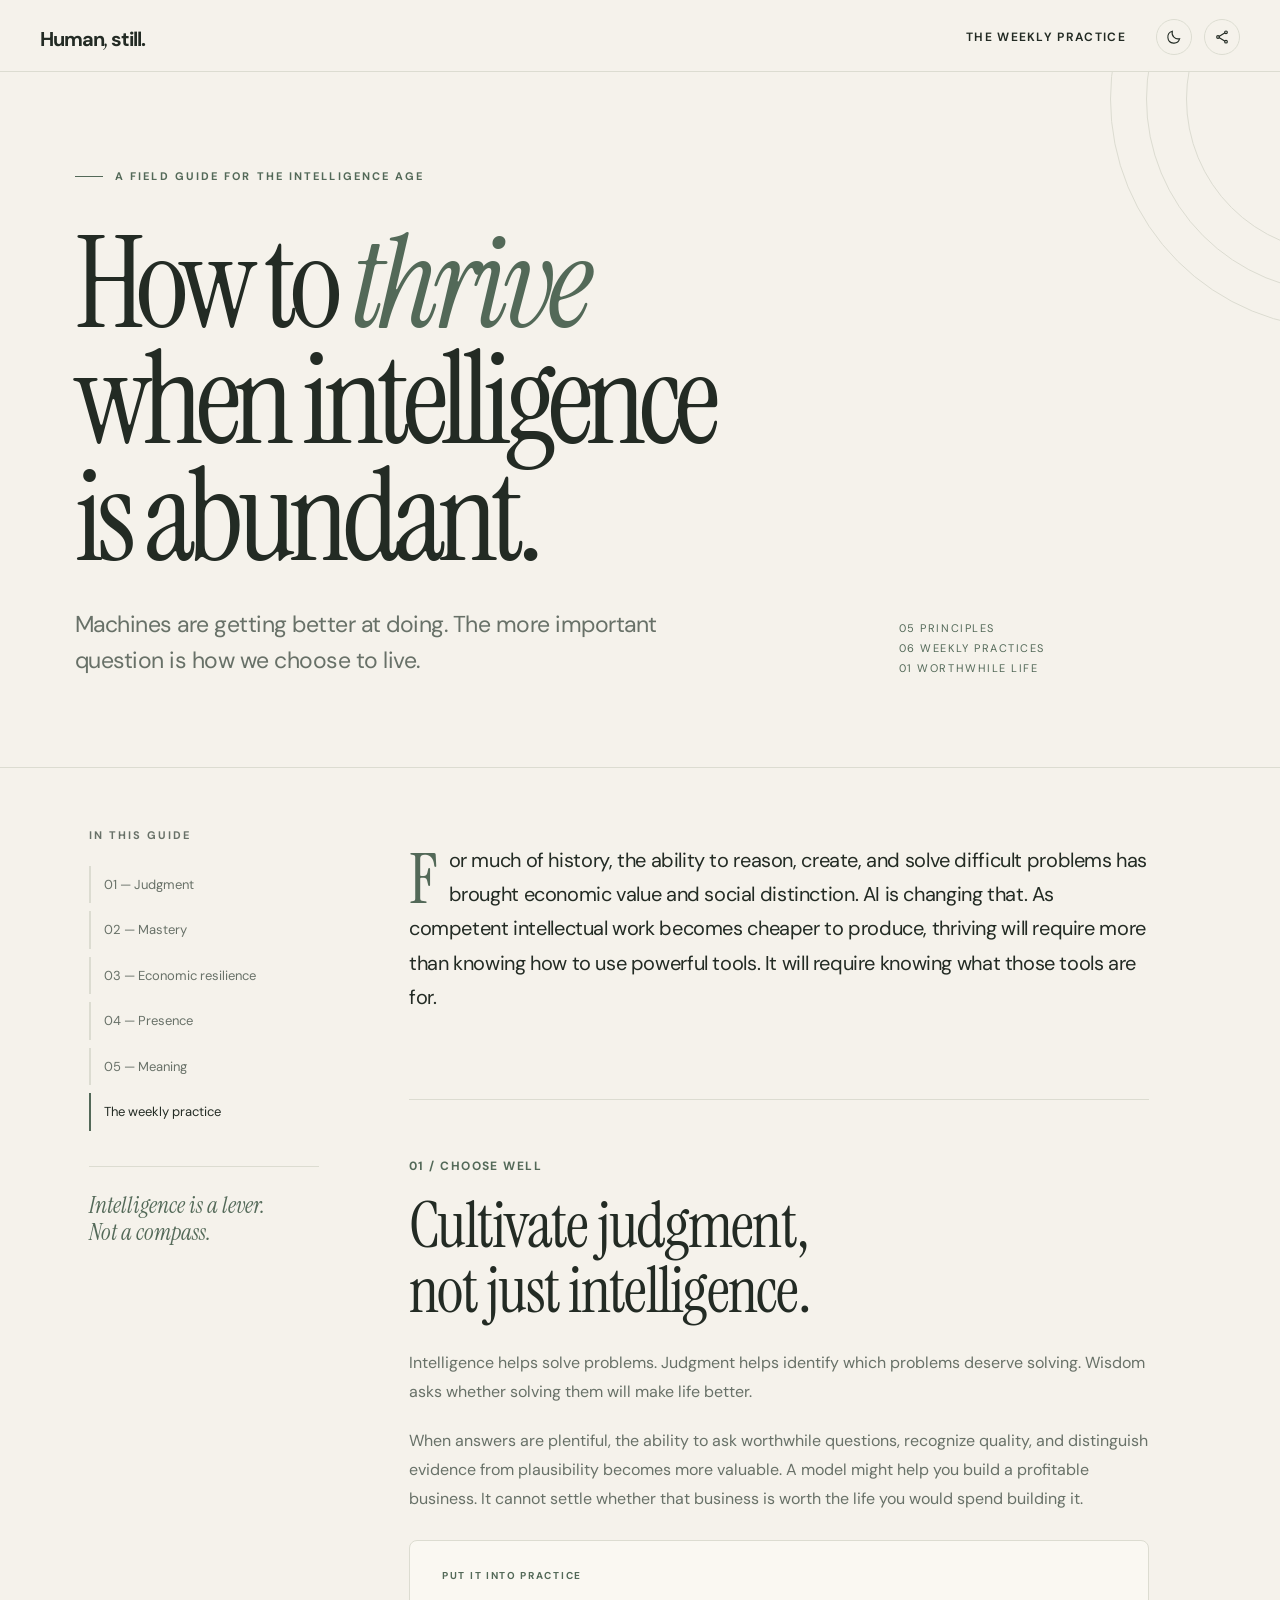
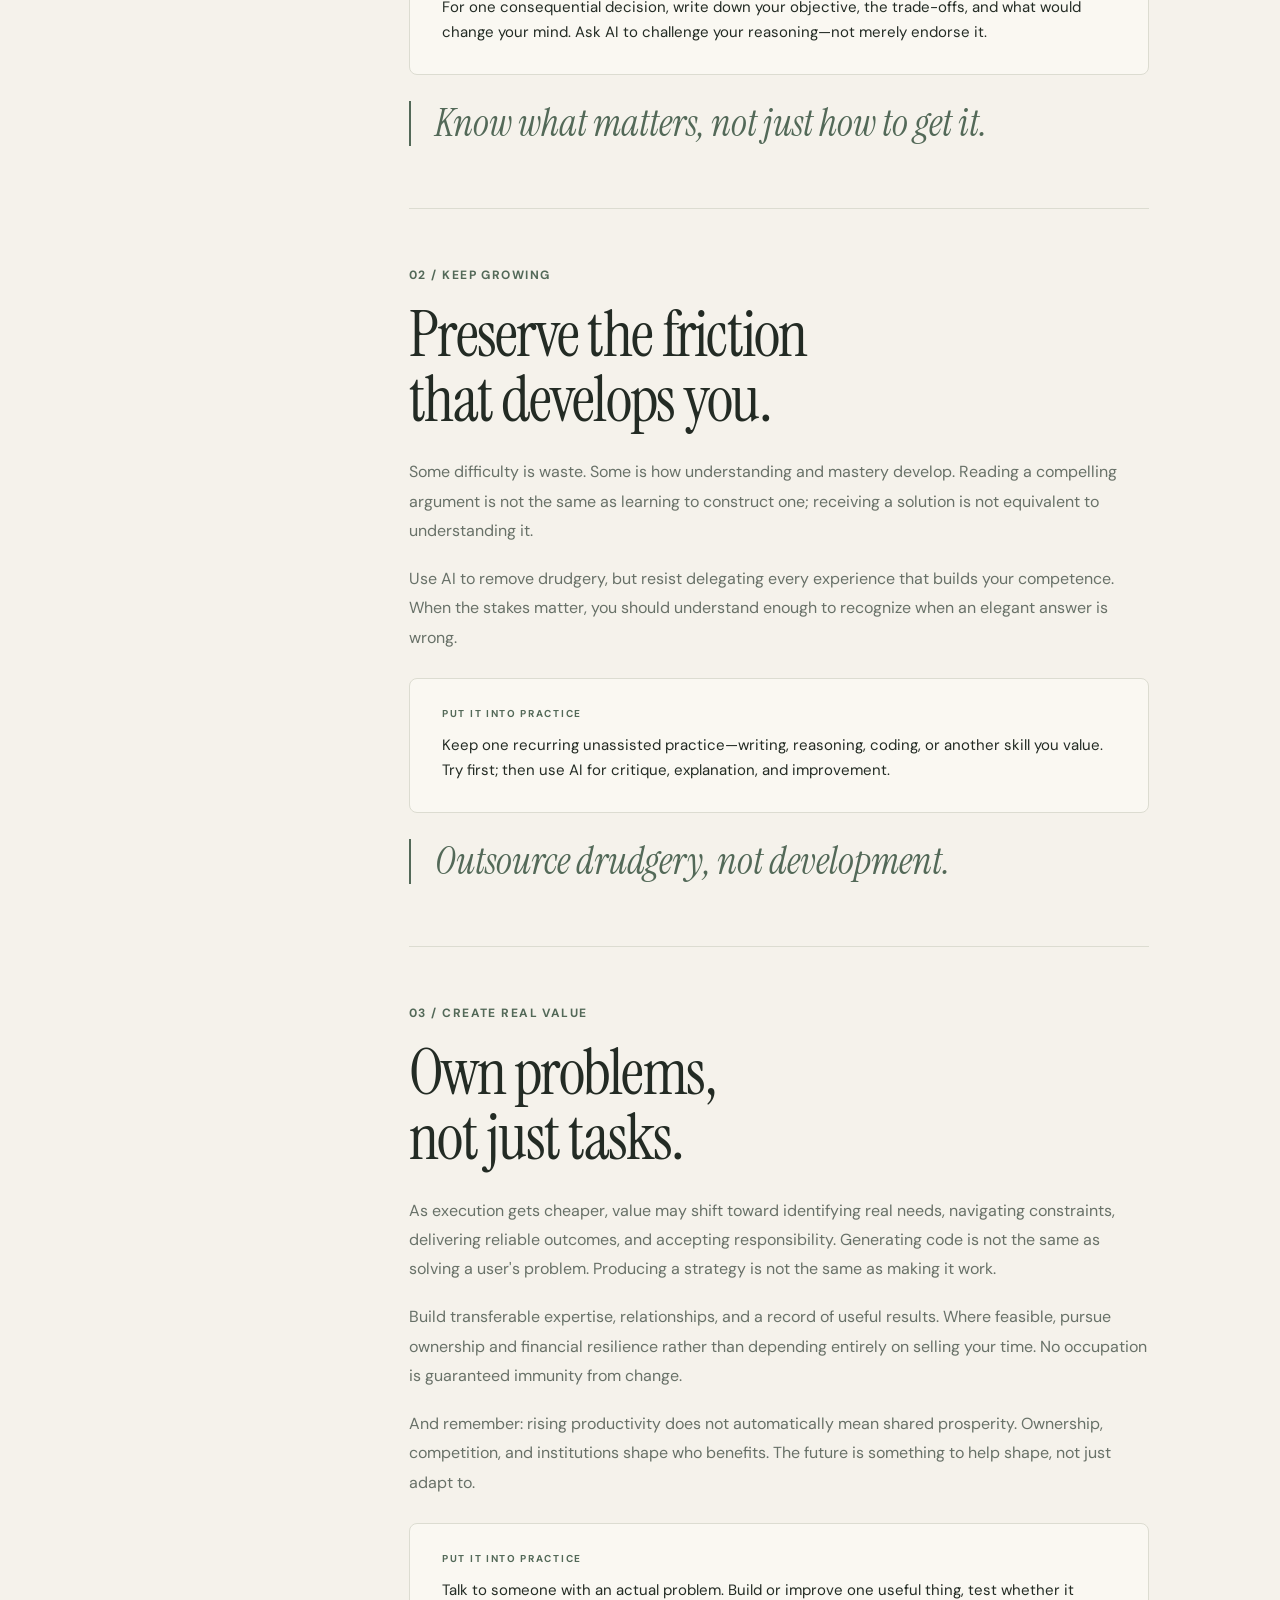
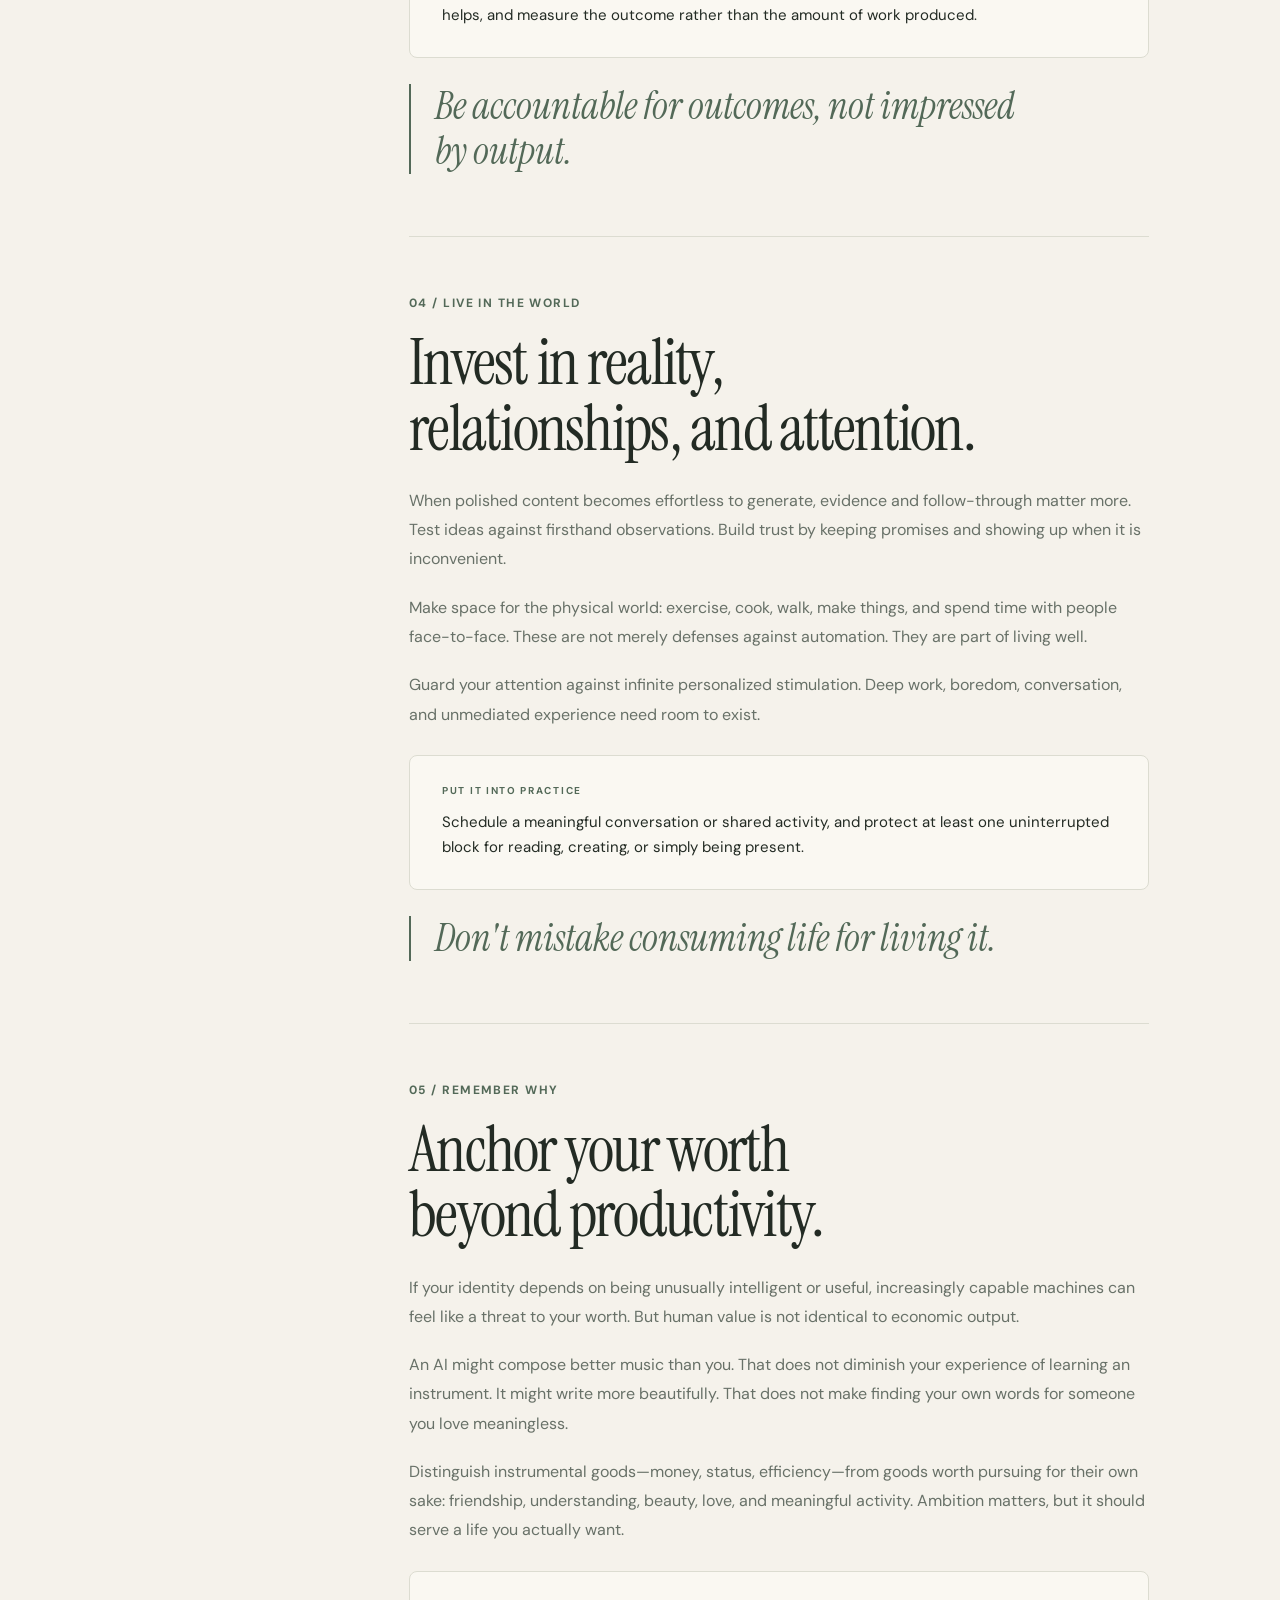
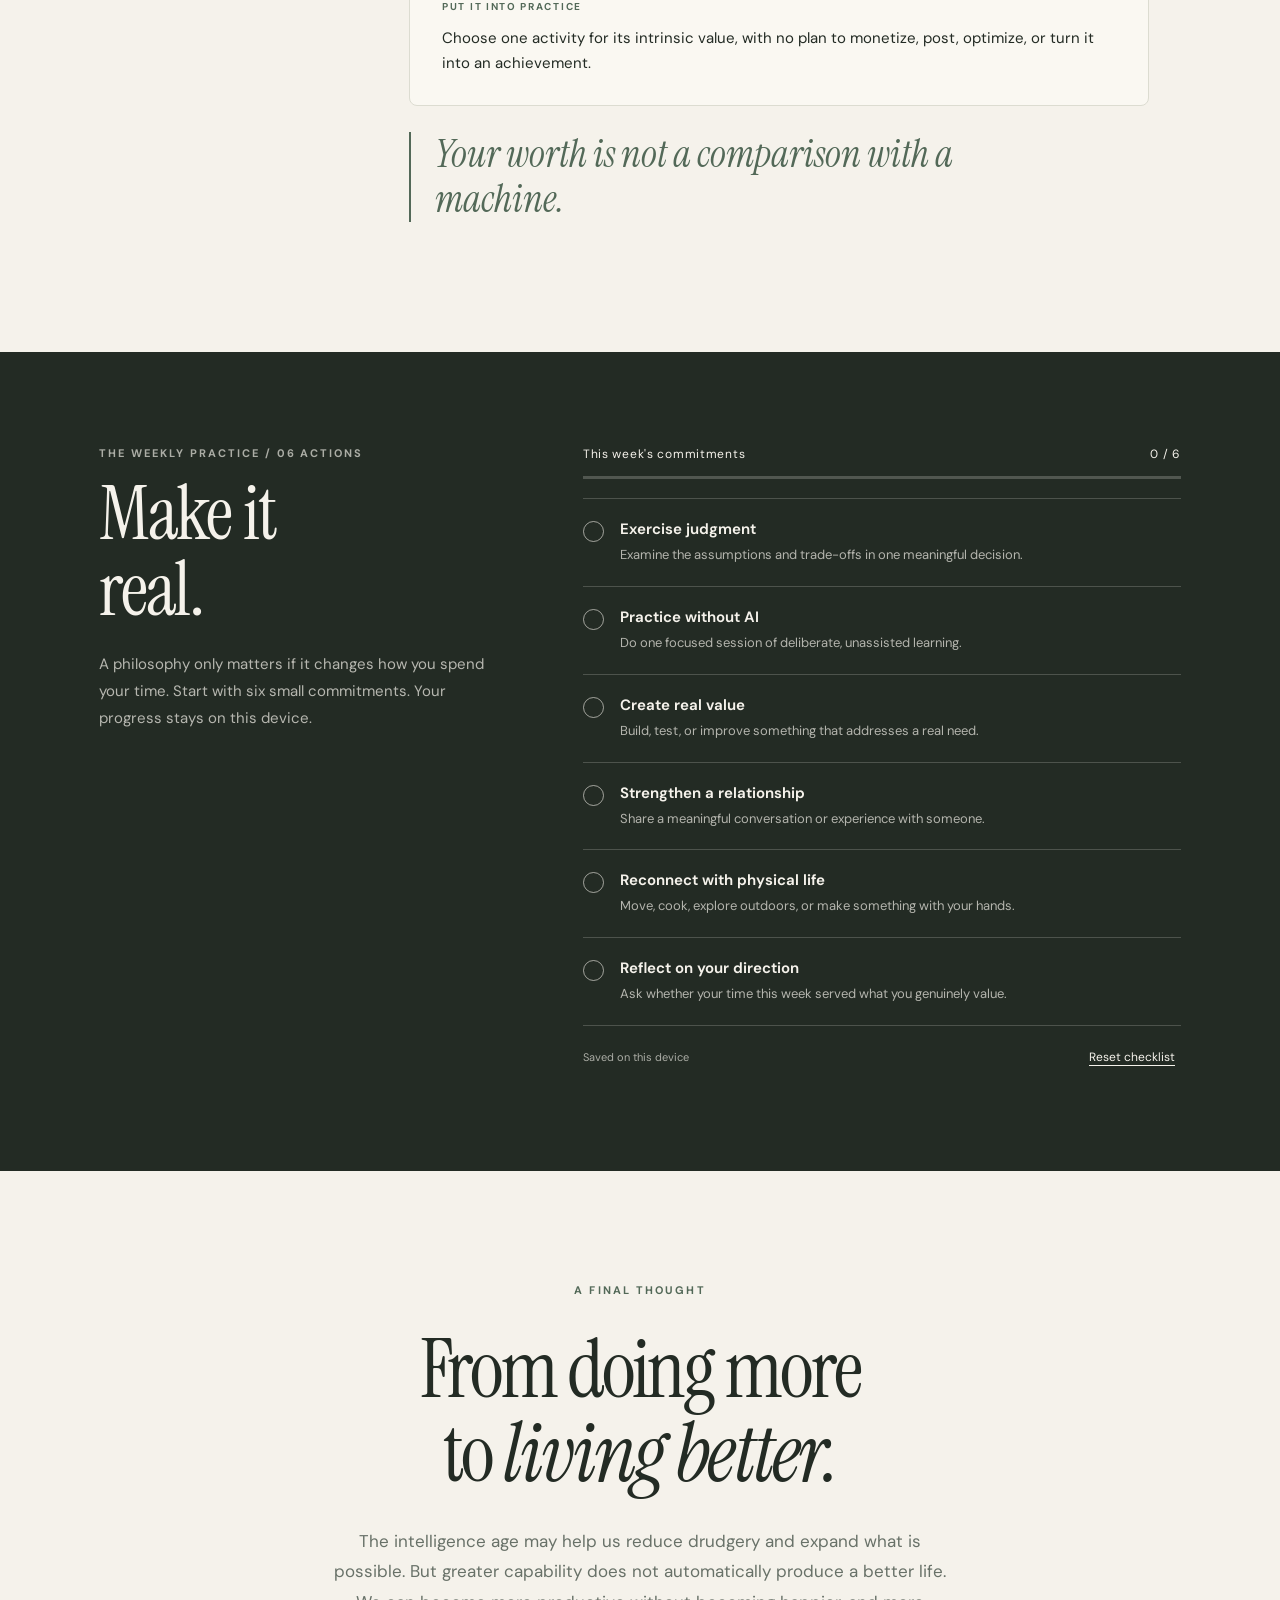
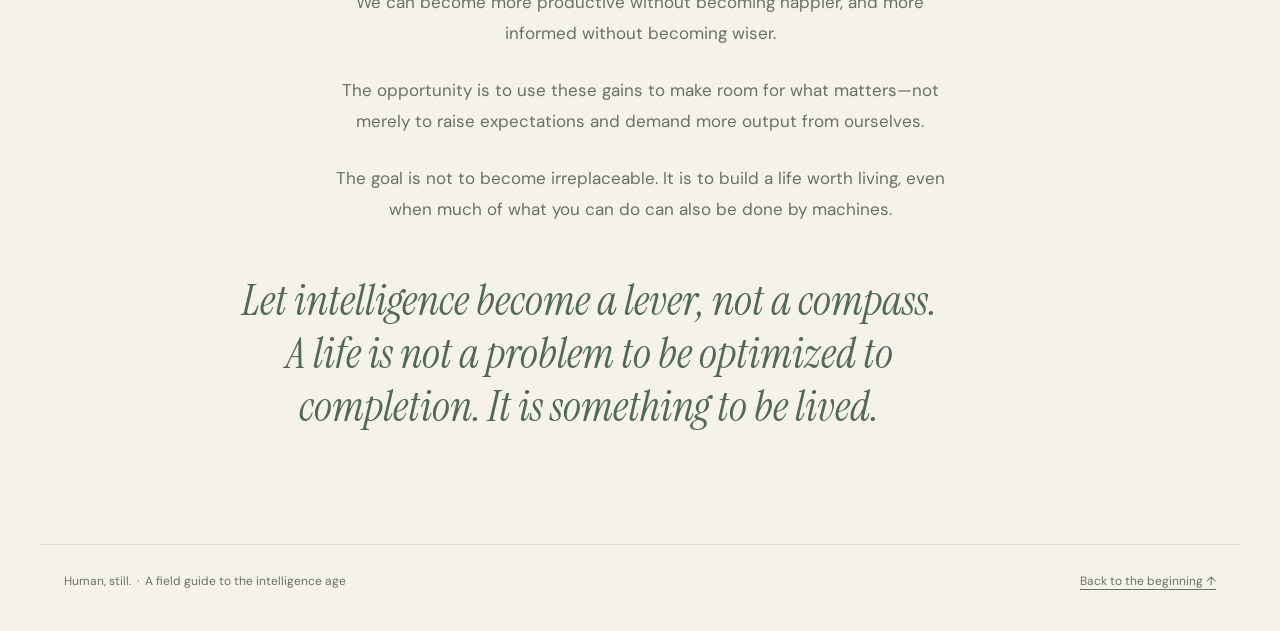
==== intelligence-age/index.html @ be881fba "Publish intelligence age field guide" ====
<!doctype html>
<html lang="en">
<head>
<meta charset="utf-8">
<meta name="viewport" content="width=device-width, initial-scale=1">
<meta name="theme-color" content="#f5f2eb">
<meta name="description" content="A practical guide to judgment, mastery, economic resilience, relationships and meaning in the age of AI.">
<meta property="og:title" content="How to Thrive in the Age of Intelligence">
<meta property="og:description" content="A field guide for living well when intelligence becomes abundant.">
<meta property="og:type" content="article">
<title>How to Thrive in the Age of Intelligence — A Field Guide</title>
<link rel="preconnect" href="https://fonts.googleapis.com">
<link rel="preconnect" href="https://fonts.gstatic.com" crossorigin>
<link href="https://fonts.googleapis.com/css2?family=DM+Sans:wght@400;450;500;550;600;650;700&family=Instrument+Serif:ital@0;1&display=swap" rel="stylesheet">
<style>
:root{--bg:#f5f2eb;--paper:#faf8f2;--ink:#232b24;--muted:#687168;--line:#dcdcd1;--accent:#536958;--soft:#e6e9dd;--card:#edece3;--shadow:0 16px 50px rgba(31,39,32,.07);color-scheme:light}
*{box-sizing:border-box}html{scroll-behavior:smooth;scroll-padding-top:78px}body{margin:0;background:var(--bg);color:var(--ink);font-family:'DM Sans',system-ui,sans-serif;-webkit-font-smoothing:antialiased}body.dark{--bg:#181e1a;--paper:#202822;--ink:#ebede4;--muted:#a6b1a5;--line:#3b483d;--accent:#b6caaa;--soft:#2a382d;--card:#242e27;--shadow:0 16px 50px rgba(0,0,0,.18);color-scheme:dark}
button,a{-webkit-tap-highlight-color:transparent}button{font:inherit}a{color:inherit}button:focus-visible,a:focus-visible,input:focus-visible{outline:3px solid #91a994;outline-offset:4px}::selection{background:#c3d4b7;color:#152319}
.progress-track{height:3px;position:fixed;top:0;left:0;right:0;z-index:30;background:transparent}.progress-bar{height:100%;width:0;background:var(--accent);transition:width .08s linear}
.topbar{height:69px;display:flex;align-items:center;justify-content:space-between;border-bottom:1px solid var(--line);position:sticky;top:3px;z-index:20;background:color-mix(in srgb,var(--bg) 92%,transparent);backdrop-filter:blur(18px);padding:0 max(28px,calc((100vw - 1200px)/2))}
.wordmark{font-weight:700;letter-spacing:-.055em;font-size:20px;text-decoration:none}.wordmark em{font-family:'Instrument Serif',serif;font-weight:400;font-size:24px}.top-actions{display:flex;align-items:center;gap:12px}.top-link{font-size:12px;text-transform:uppercase;letter-spacing:.11em;text-decoration:none;font-weight:650;margin-right:18px}.icon-button{height:36px;width:36px;display:grid;place-items:center;border:1px solid var(--line);border-radius:50%;background:transparent;color:var(--ink);cursor:pointer;transition:background .2s}.icon-button:hover{background:var(--soft)}.icon-button svg{width:16px;height:16px}
.hero{position:relative;overflow:hidden;padding:100px 24px 88px;border-bottom:1px solid var(--line)}.hero-inner{max-width:1130px;margin:auto;position:relative}.eyebrow{display:flex;align-items:center;gap:12px;text-transform:uppercase;letter-spacing:.19em;font-size:11px;font-weight:700;color:var(--accent)}.eyebrow:before{content:'';width:28px;height:1px;background:var(--accent)}h1,h2,h3,p{margin-top:0}h1,.serif{font-family:'Instrument Serif',Georgia,serif;font-weight:400}h1{font-size:clamp(70px,10vw,144px);letter-spacing:-.055em;line-height:.91;max-width:1000px;margin:43px 0 32px}h1 em{color:var(--accent);font-weight:400}.hero-row{display:flex;gap:60px;justify-content:space-between;align-items:end;max-width:970px}.dek{font-size:clamp(18px,2vw,23px);line-height:1.55;max-width:650px;color:var(--muted);letter-spacing:-.022em;margin:0}.hero-label{font-size:11px;line-height:1.8;text-transform:uppercase;letter-spacing:.14em;color:var(--accent);white-space:nowrap}.orb{position:absolute;border:1px solid var(--line);border-radius:50%;width:460px;height:460px;right:-290px;top:-200px;pointer-events:none}.orb:before,.orb:after{content:'';position:absolute;border:1px solid var(--line);border-radius:50%;inset:35px}.orb:after{inset:75px}
.layout{display:grid;grid-template-columns:230px minmax(0,740px);gap:90px;max-width:1150px;margin:0 auto;padding:0 24px}.sidebar{padding-top:60px}.sticky{position:sticky;top:120px}.side-caption{font-size:11px;text-transform:uppercase;letter-spacing:.18em;color:var(--muted);font-weight:700;margin-bottom:24px}.toc{display:grid;gap:8px}.toc a{font-size:13px;padding:9px 0 9px 13px;color:var(--muted);text-decoration:none;border-left:2px solid var(--line);line-height:1.5;transition:all .2s}.toc a:hover,.toc a.active{border-color:var(--accent);color:var(--ink)}.side-note{border-top:1px solid var(--line);margin-top:35px;padding-top:25px;font:italic 23px/1.2 'Instrument Serif',serif;color:var(--accent)}
.article{padding-top:75px}.intro{font-size:20px;line-height:1.72;letter-spacing:-.019em;color:var(--ink);margin-bottom:84px}.intro:first-letter{font:70px/.8 'Instrument Serif',serif;float:left;margin:9px 11px 0 0;color:var(--accent)}.article-section{padding:58px 0 62px;border-top:1px solid var(--line)}.section-index{font-size:12px;letter-spacing:.12em;color:var(--accent);font-weight:700;margin-bottom:19px}.article-section h2{font:400 clamp(44px,5vw,64px)/1.02 'Instrument Serif',serif;letter-spacing:-.027em;max-width:680px;margin-bottom:25px}.article-section p{font-size:16px;line-height:1.83;color:var(--muted);margin-bottom:19px}.article-section strong{color:var(--ink);font-weight:650}.principle{font:italic clamp(27px,3vw,38px)/1.19 'Instrument Serif',serif;color:var(--accent);margin-top:26px;border-left:2px solid var(--accent);padding-left:24px;max-width:610px}
.practice{background:var(--paper);border:1px solid var(--line);border-radius:8px;padding:28px 32px;margin-top:26px}.practice-label{font-size:10px;letter-spacing:.17em;text-transform:uppercase;font-weight:700;color:var(--accent);margin-bottom:13px}.practice p{font-size:15px;margin:0;color:var(--ink);line-height:1.7}
.checklist-band{background:var(--ink);color:var(--bg);margin-top:68px}.checklist-wrap{max-width:1130px;margin:auto;padding:94px 24px 105px;display:grid;grid-template-columns:.8fr 1.2fr;gap:85px}.checklist-wrap h2{font:400 clamp(50px,6vw,76px)/1 'Instrument Serif',serif;letter-spacing:-.025em;margin:16px 0 23px}.checklist-wrap p{color:color-mix(in srgb,var(--bg) 70%,transparent);font-size:15px;line-height:1.8}.week-tag{font-size:11px;text-transform:uppercase;letter-spacing:.18em;color:color-mix(in srgb,var(--bg) 65%,transparent);font-weight:700}.meter-row{display:flex;align-items:center;justify-content:space-between;font-size:12px;letter-spacing:.06em;margin-bottom:14px}.meter{height:3px;background:color-mix(in srgb,var(--bg) 22%,transparent);margin-bottom:19px}.meter-fill{height:100%;width:0;background:#cbd8bd;transition:width .25s}.task{display:flex;gap:16px;padding:20px 0;border-bottom:1px solid color-mix(in srgb,var(--bg) 20%,transparent);cursor:pointer}.task:first-of-type{border-top:1px solid color-mix(in srgb,var(--bg) 20%,transparent)}.task input{appearance:none;width:21px;height:21px;flex-shrink:0;border:1px solid color-mix(in srgb,var(--bg) 60%,transparent);border-radius:50%;margin:2px 0 0;cursor:pointer;display:grid;place-items:center}.task input:checked{background:#cbd8bd;border-color:#cbd8bd}.task input:checked:after{content:'✓';color:#1c291d;font-size:13px;font-weight:bold}.task-title{display:block;font-size:15px;font-weight:650;margin-bottom:6px}.task-desc{display:block;color:color-mix(in srgb,var(--bg) 69%,transparent);font-size:13px;line-height:1.6}.task:has(input:checked) .task-title{text-decoration:line-through;text-decoration-thickness:1px;opacity:.65}.check-actions{display:flex;justify-content:space-between;gap:15px;align-items:center;margin-top:22px}.check-actions small{font-size:11px;color:color-mix(in srgb,var(--bg) 65%,transparent)}.text-btn{color:inherit;background:none;border:0;text-decoration:underline;text-underline-offset:4px;font-size:12px;cursor:pointer}
.closing{max-width:860px;margin:auto;padding:112px 24px 110px;text-align:center}.closing .eyebrow{justify-content:center}.closing .eyebrow:before{display:none}.closing h2{font:400 clamp(46px,7vw,82px)/1.03 'Instrument Serif',serif;letter-spacing:-.033em;margin:30px 0}.closing p{color:var(--muted);font-size:17px;line-height:1.8;max-width:630px;margin:0 auto 27px}.closing .last{font:italic clamp(28px,3.8vw,43px)/1.24 'Instrument Serif',serif;color:var(--accent);max-width:710px;margin-top:49px}
footer{border-top:1px solid var(--line);max-width:1200px;margin:auto;padding:28px 24px 42px;display:flex;justify-content:space-between;gap:20px;align-items:center;color:var(--muted);font-size:12px}footer a{text-underline-offset:4px}
@media(max-width:950px){.layout{display:block;max-width:790px}.sidebar{display:none}.article{padding-top:58px}.hero{padding-top:85px}.hero-row{align-items:start}.hero-label{display:none}.checklist-wrap{grid-template-columns:1fr;gap:32px;max-width:730px}.checklist-wrap h2{max-width:500px}}
@media(max-width:600px){.topbar{padding:0 21px;height:61px}.top-link{display:none}.hero{padding:78px 22px 65px}.hero h1{font-size:clamp(65px,14vw,89px);margin:35px 0 30px}.hero .dek{font-size:18px}.orb{width:340px;height:340px;right:-250px;top:-140px}.layout{padding:0 23px}.intro{font-size:18px;margin-bottom:45px}.article-section{padding:45px 0 51px}.article-section h2{font-size:47px}.article-section p{font-size:15px;line-height:1.82}.practice{padding:22px}.checklist-wrap{padding:77px 23px 85px}.closing{padding:90px 23px}.closing p{font-size:15px}footer{padding:26px 23px 35px;align-items:start;flex-direction:column}}
@media(prefers-reduced-motion:reduce){html{scroll-behavior:auto}*,*:before,*:after{transition:none!important;animation:none!important}}
@media print{.topbar,.progress-track,.sidebar,.check-actions,.icon-button{display:none!important}.hero{padding:40px 0}.layout{display:block}.article-section{break-inside:avoid}.checklist-band{background:white;color:black}.checklist-wrap{display:block}.task-desc,.checklist-wrap p{color:#555}}
</style>
</head>
<body>
<div class="progress-track" aria-hidden="true"><div class="progress-bar" id="readingProgress"></div></div>
<header class="topbar"><a class="wordmark" href="#top" aria-label="Back to top">Human<em>,</em> still.</a><div class="top-actions"><a class="top-link" href="#practice">The weekly practice</a><button class="icon-button" id="themeToggle" aria-label="Toggle dark mode" title="Toggle dark mode"><svg viewBox="0 0 24 24" fill="none" stroke="currentColor" stroke-width="1.6" stroke-linecap="round"><path d="M20.5 14.5A9 9 0 0 1 9.5 3.5 9 9 0 1 0 20.5 14.5Z"/></svg></button><button class="icon-button" id="shareButton" aria-label="Share this page" title="Share this page"><svg viewBox="0 0 24 24" fill="none" stroke="currentColor" stroke-width="1.7" stroke-linecap="round" stroke-linejoin="round"><circle cx="18" cy="5" r="2"/><circle cx="6" cy="12" r="2"/><circle cx="18" cy="19" r="2"/><path d="m8 11 8-5M8 13l8 5"/></svg></button></div></header>
<main id="top">
<section class="hero"><div class="orb"></div><div class="hero-inner"><div class="eyebrow">A field guide for the intelligence age</div><h1>How to <em>thrive</em><br>when intelligence<br>is abundant.</h1><div class="hero-row"><p class="dek">Machines are getting better at doing. The more important question is how we choose to live.</p><div class="hero-label">05 principles<br>06 weekly practices<br>01 worthwhile life</div></div></div></section>
<div class="layout"><aside class="sidebar"><div class="sticky"><div class="side-caption">In this guide</div><nav class="toc" aria-label="Article sections"><a href="#judgment">01 — Judgment</a><a href="#mastery">02 — Mastery</a><a href="#value">03 — Economic resilience</a><a href="#presence">04 — Presence</a><a href="#meaning">05 — Meaning</a><a href="#practice">The weekly practice</a></nav><div class="side-note">Intelligence is a lever.<br>Not a compass.</div></div></aside>
<article class="article"><p class="intro">For much of history, the ability to reason, create, and solve difficult problems has brought economic value and social distinction. AI is changing that. As competent intellectual work becomes cheaper to produce, thriving will require more than knowing how to use powerful tools. It will require knowing what those tools are for.</p>
<section class="article-section" id="judgment"><div class="section-index">01 / CHOOSE WELL</div><h2>Cultivate judgment,<br>not just intelligence.</h2><p>Intelligence helps solve problems. Judgment helps identify which problems deserve solving. Wisdom asks whether solving them will make life better.</p><p>When answers are plentiful, the ability to ask worthwhile questions, recognize quality, and distinguish evidence from plausibility becomes more valuable. A model might help you build a profitable business. It cannot settle whether that business is worth the life you would spend building it.</p><div class="practice"><div class="practice-label">Put it into practice</div><p>For one consequential decision, write down your objective, the trade-offs, and what would change your mind. Ask AI to challenge your reasoning—not merely endorse it.</p></div><div class="principle">Know what matters, not just how to get it.</div></section>
<section class="article-section" id="mastery"><div class="section-index">02 / KEEP GROWING</div><h2>Preserve the friction<br>that develops you.</h2><p>Some difficulty is waste. Some is how understanding and mastery develop. Reading a compelling argument is not the same as learning to construct one; receiving a solution is not equivalent to understanding it.</p><p>Use AI to remove drudgery, but resist delegating every experience that builds your competence. When the stakes matter, you should understand enough to recognize when an elegant answer is wrong.</p><div class="practice"><div class="practice-label">Put it into practice</div><p>Keep one recurring unassisted practice—writing, reasoning, coding, or another skill you value. Try first; then use AI for critique, explanation, and improvement.</p></div><div class="principle">Outsource drudgery, not development.</div></section>
<section class="article-section" id="value"><div class="section-index">03 / CREATE REAL VALUE</div><h2>Own problems,<br>not just tasks.</h2><p>As execution gets cheaper, value may shift toward identifying real needs, navigating constraints, delivering reliable outcomes, and accepting responsibility. Generating code is not the same as solving a user's problem. Producing a strategy is not the same as making it work.</p><p>Build transferable expertise, relationships, and a record of useful results. Where feasible, pursue ownership and financial resilience rather than depending entirely on selling your time. No occupation is guaranteed immunity from change.</p><p>And remember: rising productivity does not automatically mean shared prosperity. Ownership, competition, and institutions shape who benefits. The future is something to help shape, not just adapt to.</p><div class="practice"><div class="practice-label">Put it into practice</div><p>Talk to someone with an actual problem. Build or improve one useful thing, test whether it helps, and measure the outcome rather than the amount of work produced.</p></div><div class="principle">Be accountable for outcomes, not impressed by output.</div></section>
<section class="article-section" id="presence"><div class="section-index">04 / LIVE IN THE WORLD</div><h2>Invest in reality,<br>relationships, and attention.</h2><p>When polished content becomes effortless to generate, evidence and follow-through matter more. Test ideas against firsthand observations. Build trust by keeping promises and showing up when it is inconvenient.</p><p>Make space for the physical world: exercise, cook, walk, make things, and spend time with people face-to-face. These are not merely defenses against automation. They are part of living well.</p><p>Guard your attention against infinite personalized stimulation. Deep work, boredom, conversation, and unmediated experience need room to exist.</p><div class="practice"><div class="practice-label">Put it into practice</div><p>Schedule a meaningful conversation or shared activity, and protect at least one uninterrupted block for reading, creating, or simply being present.</p></div><div class="principle">Don't mistake consuming life for living it.</div></section>
<section class="article-section" id="meaning"><div class="section-index">05 / REMEMBER WHY</div><h2>Anchor your worth<br>beyond productivity.</h2><p>If your identity depends on being unusually intelligent or useful, increasingly capable machines can feel like a threat to your worth. But human value is not identical to economic output.</p><p>An AI might compose better music than you. That does not diminish your experience of learning an instrument. It might write more beautifully. That does not make finding your own words for someone you love meaningless.</p><p>Distinguish instrumental goods—money, status, efficiency—from goods worth pursuing for their own sake: friendship, understanding, beauty, love, and meaningful activity. Ambition matters, but it should serve a life you actually want.</p><div class="practice"><div class="practice-label">Put it into practice</div><p>Choose one activity for its intrinsic value, with no plan to monetize, post, optimize, or turn it into an achievement.</p></div><div class="principle">Your worth is not a comparison with a machine.</div></section></article></div>
<section class="checklist-band" id="practice"><div class="checklist-wrap"><div><div class="week-tag">The weekly practice / 06 actions</div><h2>Make it<br>real.</h2><p>A philosophy only matters if it changes how you spend your time. Start with six small commitments. Your progress stays on this device.</p></div><div><div class="meter-row"><span>This week's commitments</span><span id="count">0 / 6</span></div><div class="meter" role="progressbar" aria-label="Weekly checklist progress" aria-valuemin="0" aria-valuemax="6" aria-valuenow="0" id="meter"><div class="meter-fill" id="meterFill"></div></div>
<label class="task"><input type="checkbox" data-task="0"><span><span class="task-title">Exercise judgment</span><span class="task-desc">Examine the assumptions and trade-offs in one meaningful decision.</span></span></label>
<label class="task"><input type="checkbox" data-task="1"><span><span class="task-title">Practice without AI</span><span class="task-desc">Do one focused session of deliberate, unassisted learning.</span></span></label>
<label class="task"><input type="checkbox" data-task="2"><span><span class="task-title">Create real value</span><span class="task-desc">Build, test, or improve something that addresses a real need.</span></span></label>
<label class="task"><input type="checkbox" data-task="3"><span><span class="task-title">Strengthen a relationship</span><span class="task-desc">Share a meaningful conversation or experience with someone.</span></span></label>
<label class="task"><input type="checkbox" data-task="4"><span><span class="task-title">Reconnect with physical life</span><span class="task-desc">Move, cook, explore outdoors, or make something with your hands.</span></span></label>
<label class="task"><input type="checkbox" data-task="5"><span><span class="task-title">Reflect on your direction</span><span class="task-desc">Ask whether your time this week served what you genuinely value.</span></span></label>
<div class="check-actions"><small id="savedLabel" aria-live="polite">Saved on this device</small><button class="text-btn" id="resetButton">Reset checklist</button></div></div></div></section>
<section class="closing"><div class="eyebrow">A final thought</div><h2>From doing more<br>to <em>living better.</em></h2><p>The intelligence age may help us reduce drudgery and expand what is possible. But greater capability does not automatically produce a better life. We can become more productive without becoming happier, and more informed without becoming wiser.</p><p>The opportunity is to use these gains to make room for what matters—not merely to raise expectations and demand more output from ourselves.</p><p>The goal is not to become irreplaceable. It is to build a life worth living, even when much of what you can do can also be done by machines.</p><div class="last">Let intelligence become a lever, not a compass.<br>A life is not a problem to be optimized to completion. It is something to be lived.</div></section>
</main>
<footer><span>Human, still. &nbsp;·&nbsp; A field guide to the intelligence age</span><a href="#top">Back to the beginning ↑</a></footer>
<script>
(function(){
const root=document.body;const themeBtn=document.getElementById('themeToggle');const shareBtn=document.getElementById('shareButton');
try{if(localStorage.getItem('human-still-theme')==='dark')root.classList.add('dark')}catch(e){}
themeBtn.addEventListener('click',()=>{root.classList.toggle('dark');try{localStorage.setItem('human-still-theme',root.classList.contains('dark')?'dark':'light')}catch(e){}});
shareBtn.addEventListener('click',async()=>{try{if(navigator.share){await navigator.share({title:document.title,url:location.href})}else{await navigator.clipboard.writeText(location.href);shareBtn.title='Link copied';shareBtn.setAttribute('aria-label','Link copied');setTimeout(()=>{shareBtn.title='Share this page';shareBtn.setAttribute('aria-label','Share this page')},2500)}}catch(e){}});
const boxes=[...document.querySelectorAll('[data-task]')];let saved=[];try{saved=JSON.parse(localStorage.getItem('human-still-checks')||'[]');if(!Array.isArray(saved))saved=[]}catch(e){}
boxes.forEach((b,i)=>{b.checked=saved.includes(i);b.addEventListener('change',save)});
function save(){let checked=boxes.flatMap((b,i)=>b.checked?[i]:[]);try{localStorage.setItem('human-still-checks',JSON.stringify(checked))}catch(e){}render()}
function render(){let n=boxes.filter(b=>b.checked).length;document.getElementById('count').textContent=n+' / 6';document.getElementById('meterFill').style.width=(n/6*100)+'%';document.getElementById('meter').setAttribute('aria-valuenow',n)}
document.getElementById('resetButton').addEventListener('click',()=>{boxes.forEach(b=>b.checked=false);save()});render();
let ticking=false;const updateScroll=()=>{const max=document.documentElement.scrollHeight-innerHeight;document.getElementById('readingProgress').style.width=(max>0?window.scrollY/max*100:0)+'%';ticking=false};window.addEventListener('scroll',()=>{if(!ticking){requestAnimationFrame(updateScroll);ticking=true}},{passive:true});updateScroll();
if('IntersectionObserver'in window){let links=[...document.querySelectorAll('.toc a')];let observer=new IntersectionObserver(entries=>{entries.forEach(entry=>{if(entry.isIntersecting){links.forEach(l=>l.classList.toggle('active',l.getAttribute('href')==='#'+entry.target.id))}})},{rootMargin:'-20% 0px -60% 0px'});document.querySelectorAll('.article-section,#practice').forEach(s=>observer.observe(s))}
})();
</script>
</body></html>
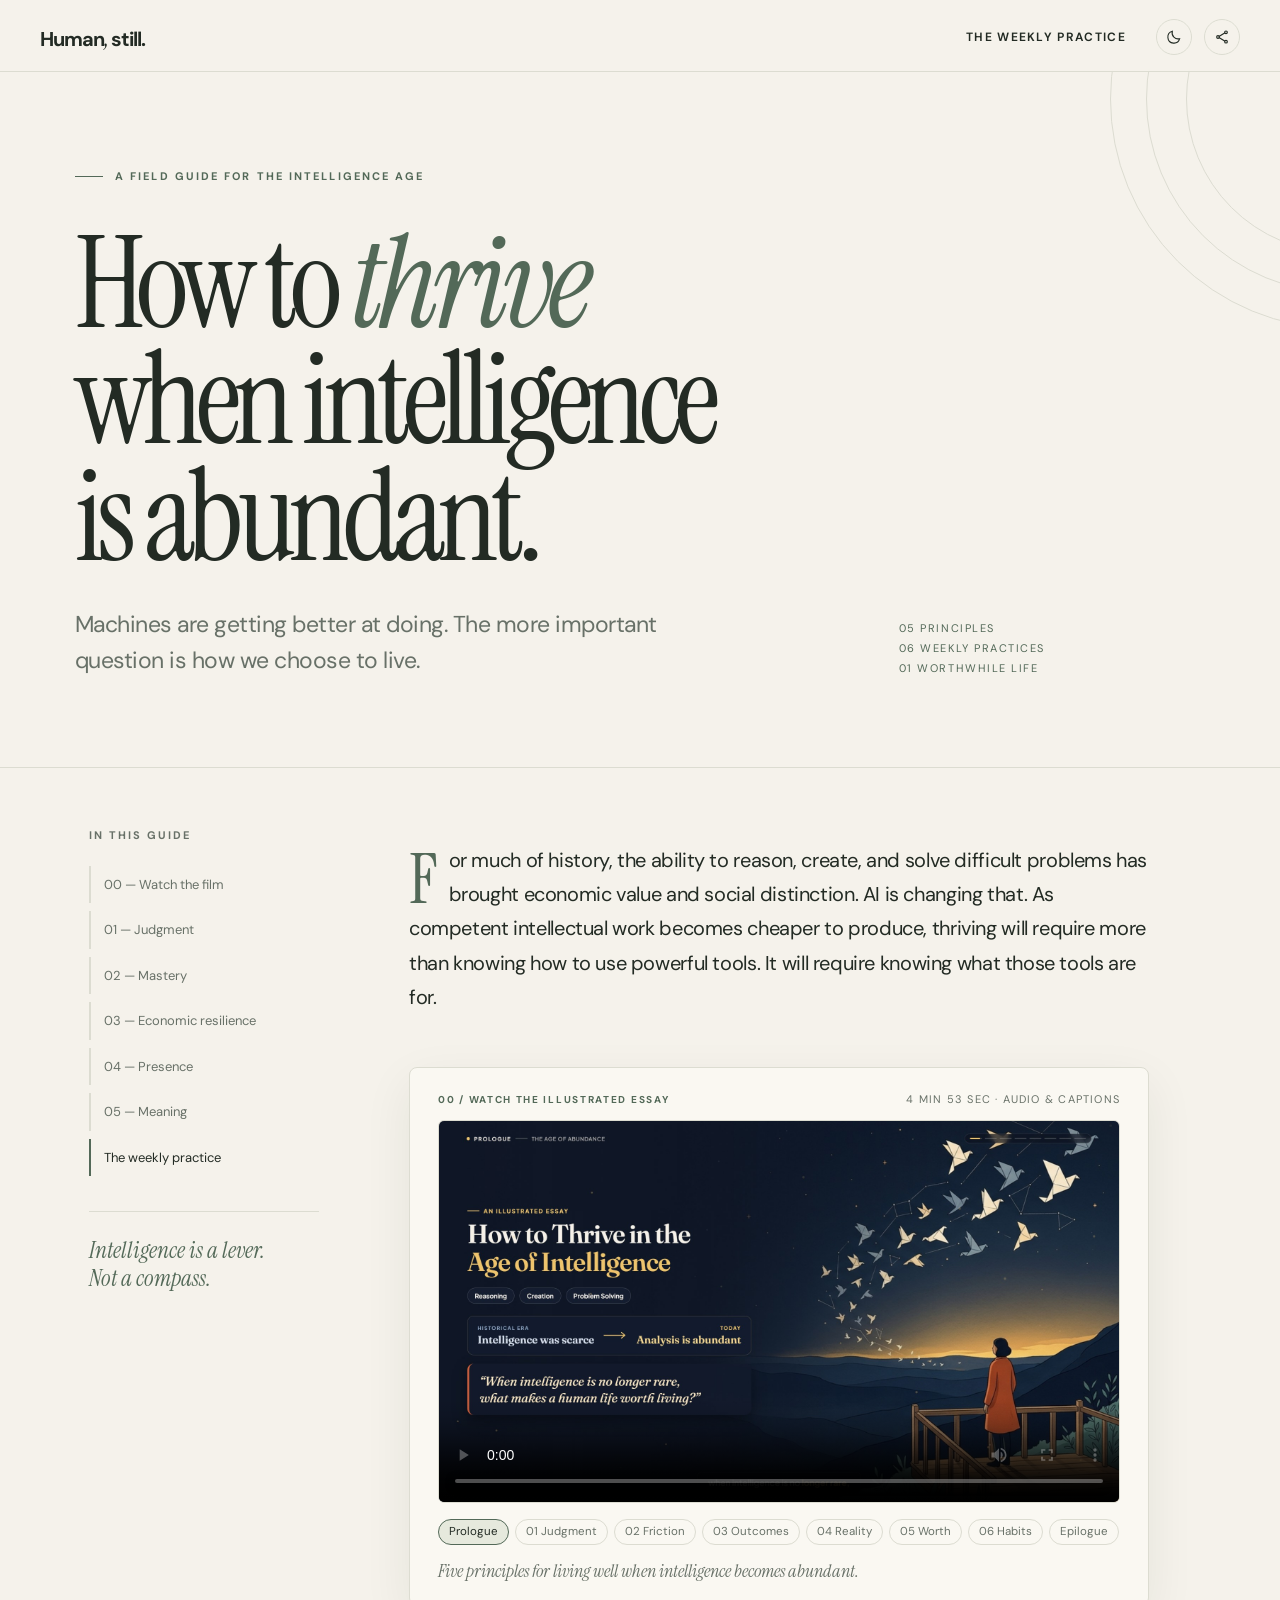
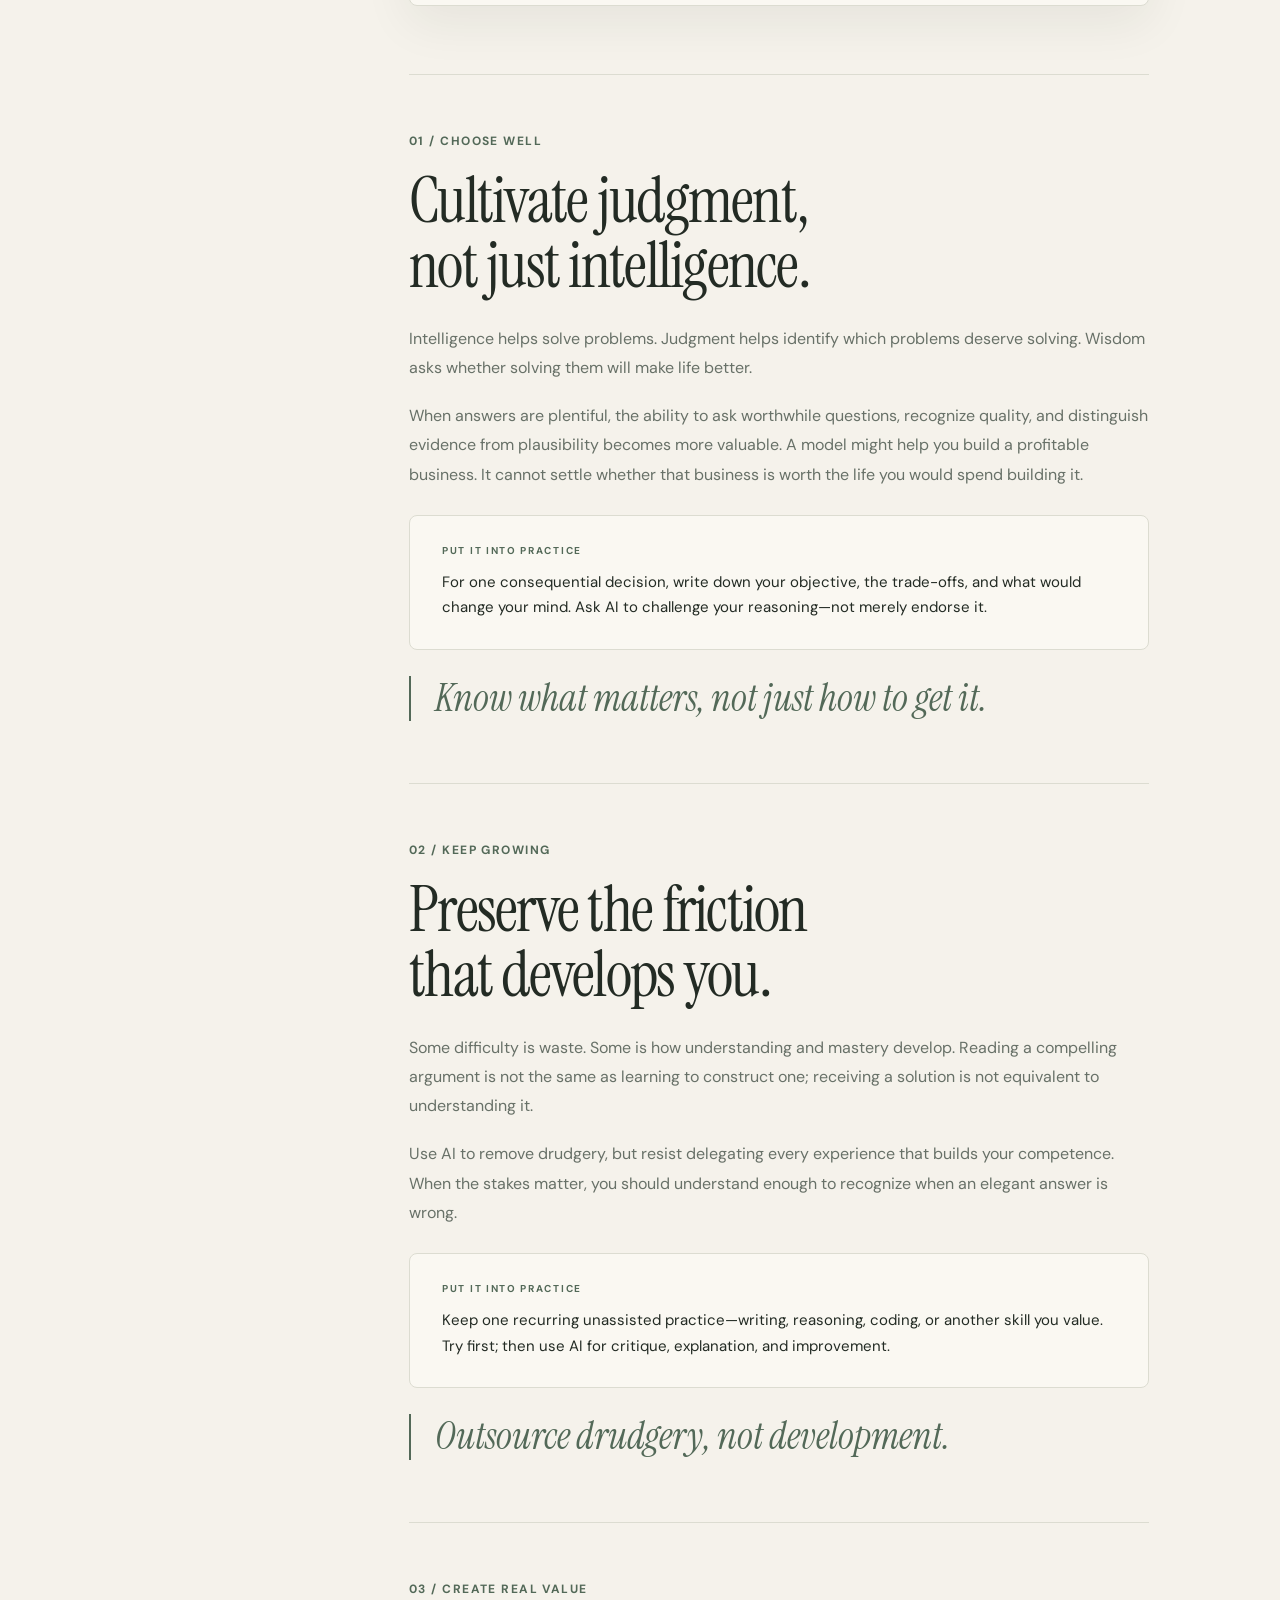
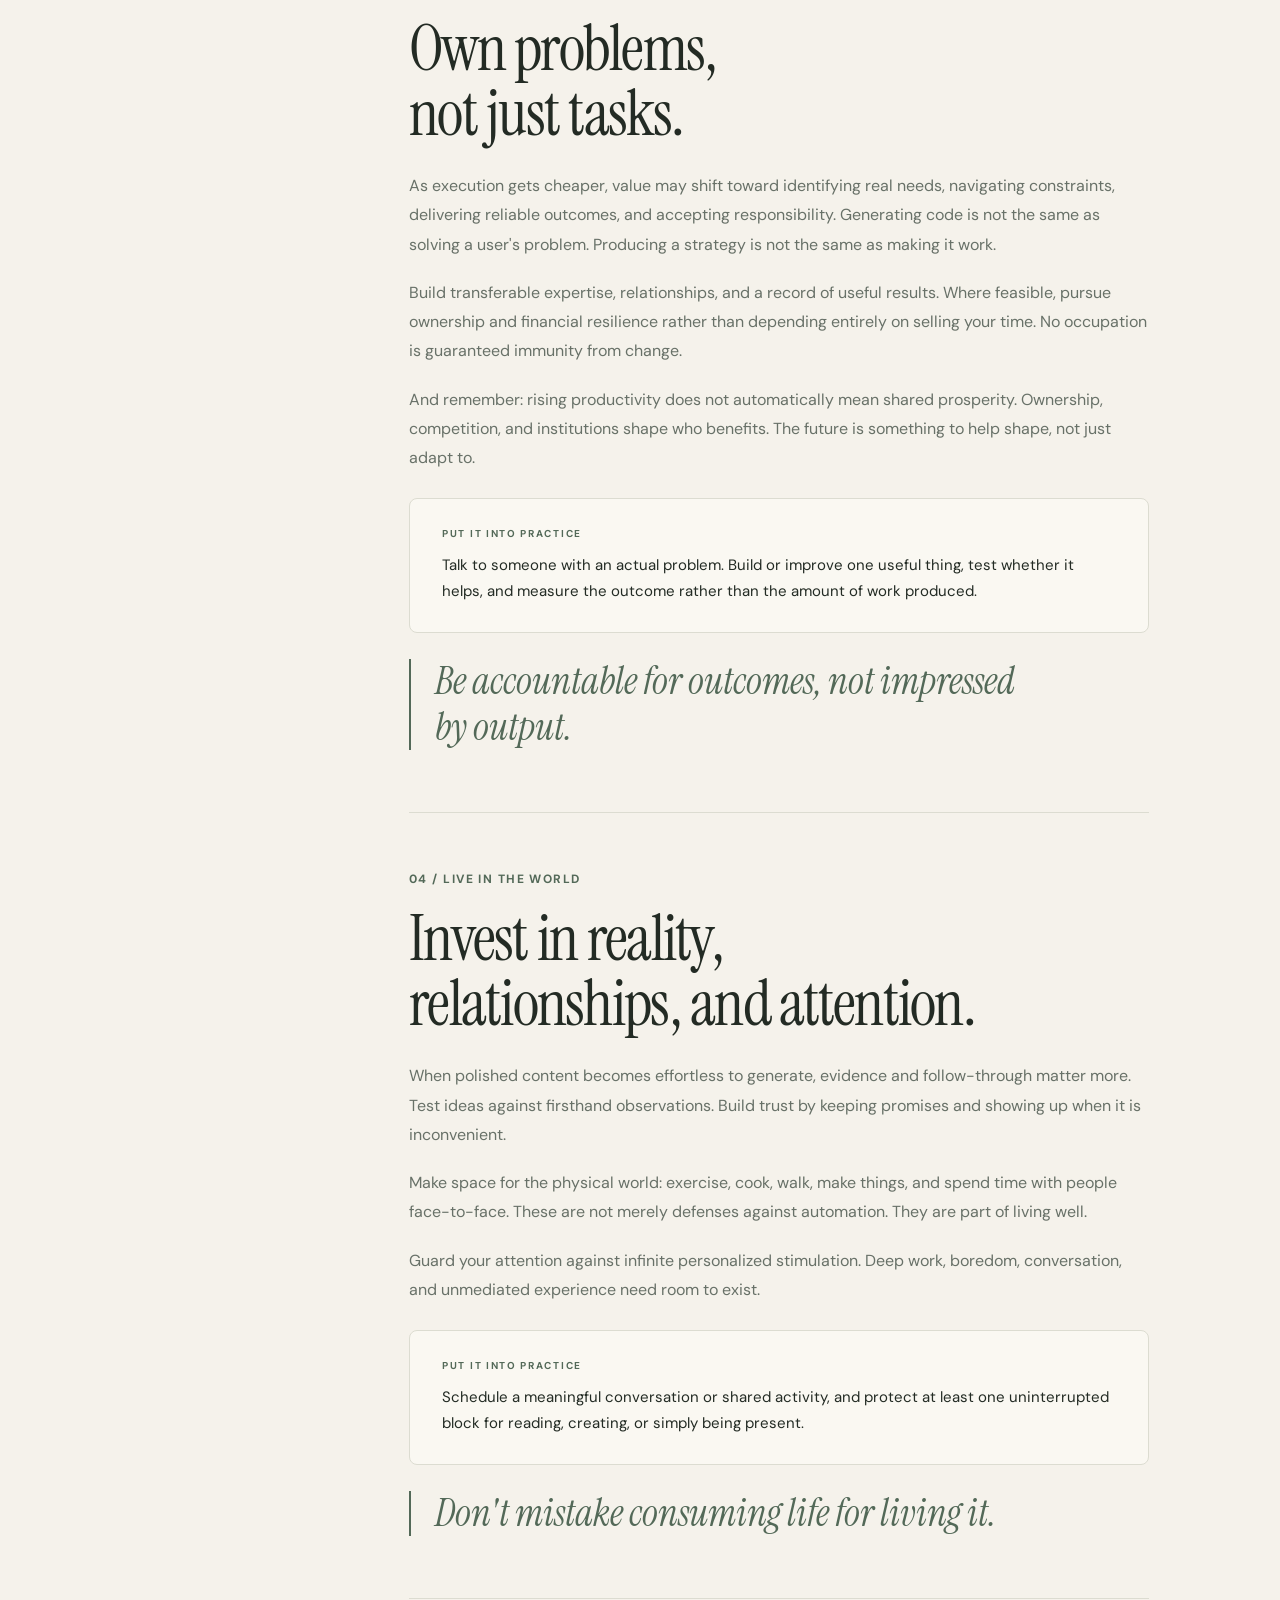
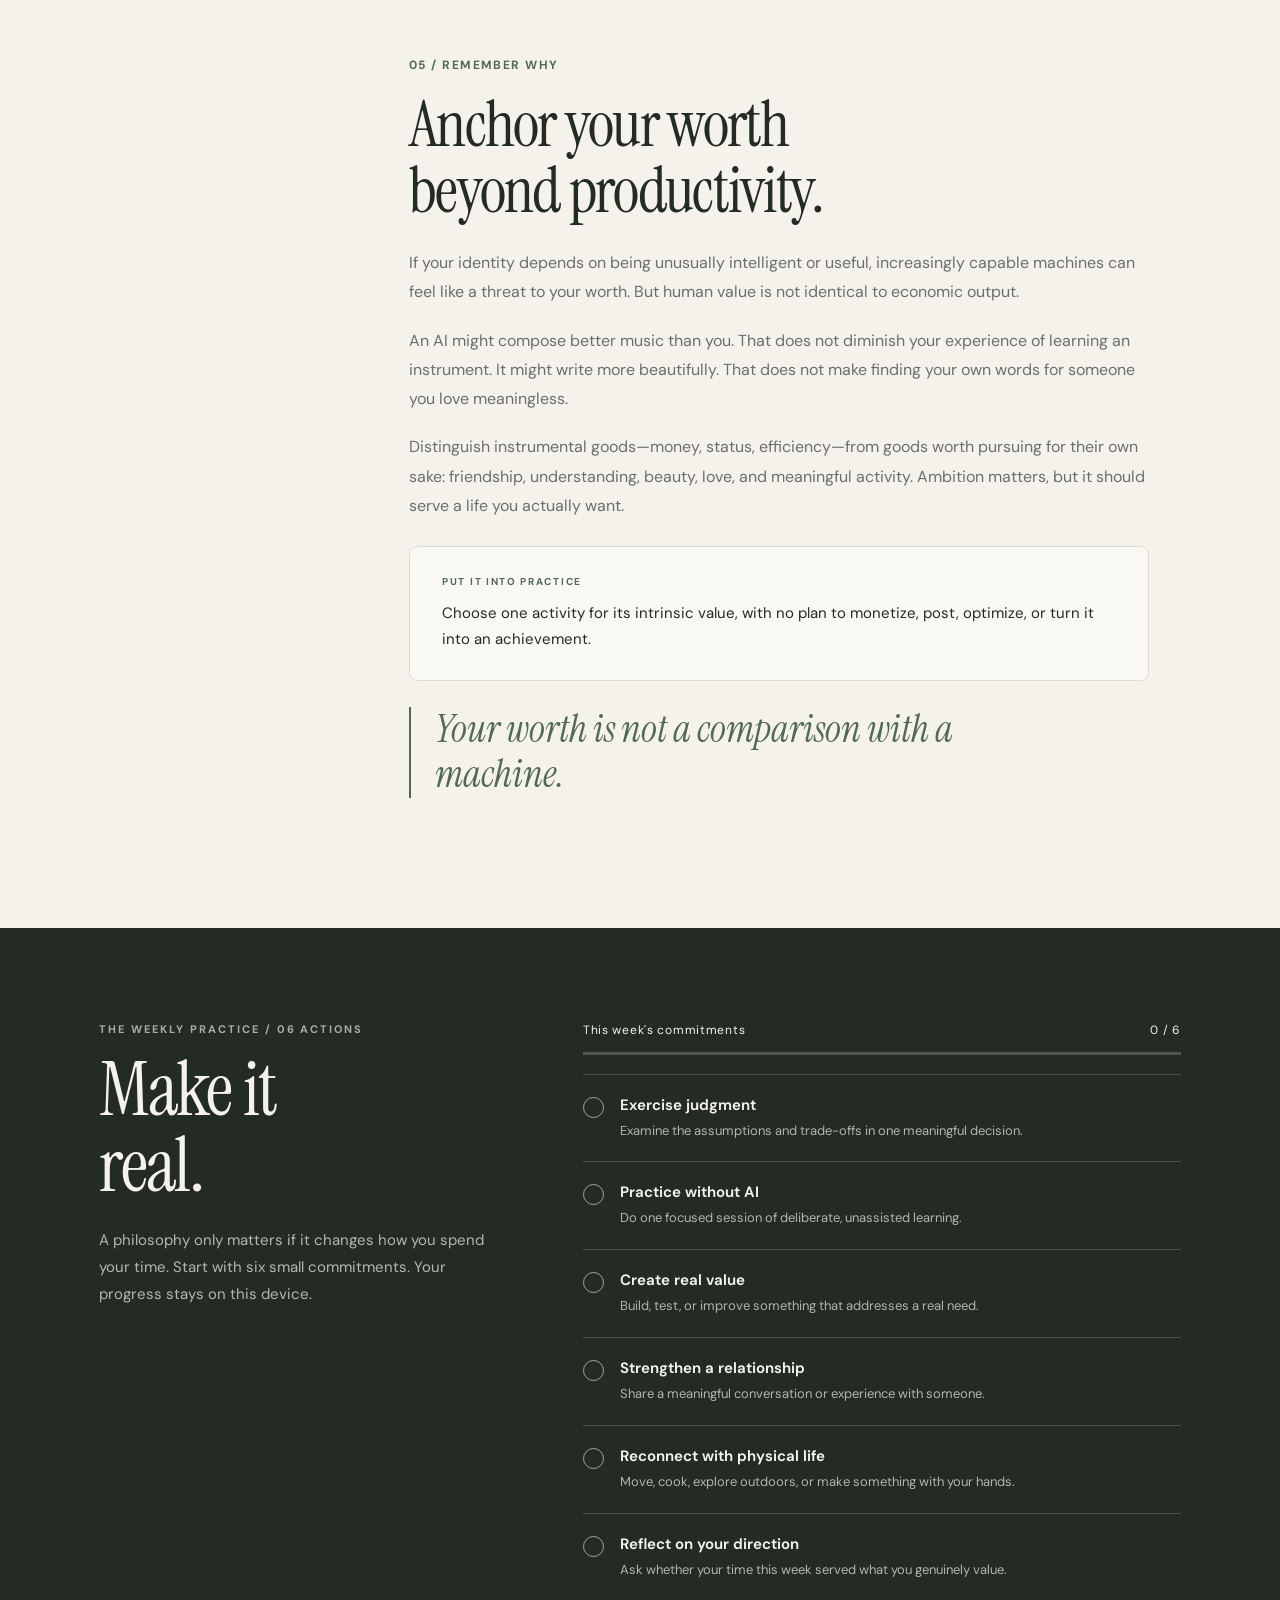
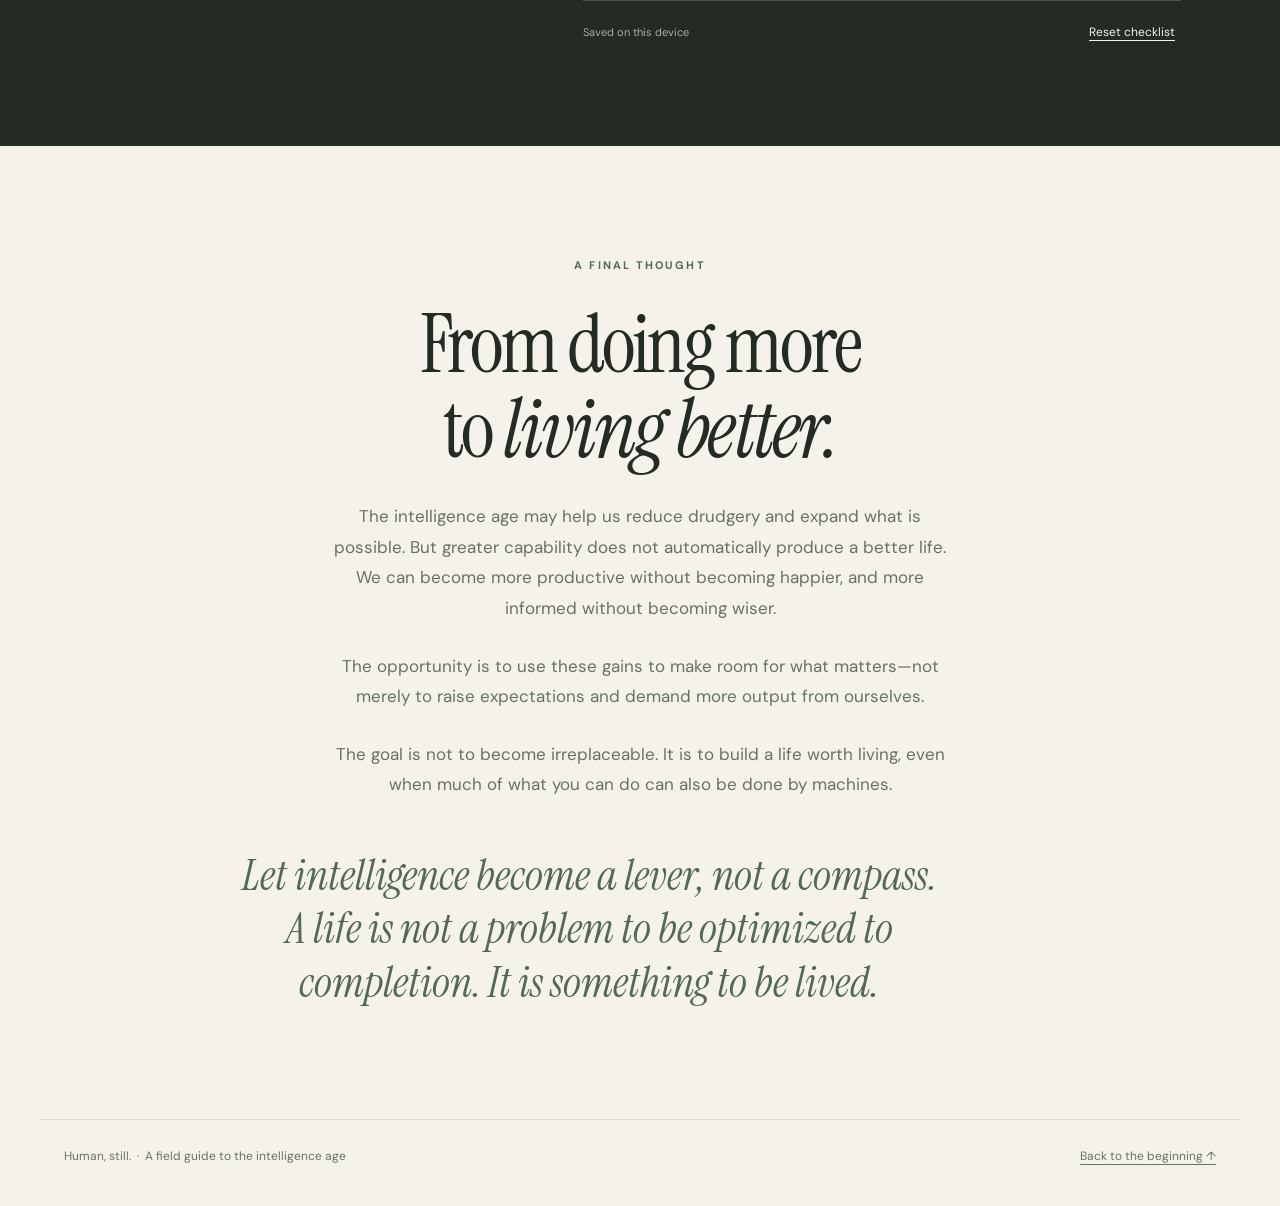
==== commit 38ad870f: "feat(intelligence-age): embed illustrated explainer film with chapter navigation" ====
--- a/intelligence-age/index.html
+++ b/intelligence-age/index.html
@@ -21,15 +21,16 @@
 .wordmark{font-weight:700;letter-spacing:-.055em;font-size:20px;text-decoration:none}.wordmark em{font-family:'Instrument Serif',serif;font-weight:400;font-size:24px}.top-actions{display:flex;align-items:center;gap:12px}.top-link{font-size:12px;text-transform:uppercase;letter-spacing:.11em;text-decoration:none;font-weight:650;margin-right:18px}.icon-button{height:36px;width:36px;display:grid;place-items:center;border:1px solid var(--line);border-radius:50%;background:transparent;color:var(--ink);cursor:pointer;transition:background .2s}.icon-button:hover{background:var(--soft)}.icon-button svg{width:16px;height:16px}
 .hero{position:relative;overflow:hidden;padding:100px 24px 88px;border-bottom:1px solid var(--line)}.hero-inner{max-width:1130px;margin:auto;position:relative}.eyebrow{display:flex;align-items:center;gap:12px;text-transform:uppercase;letter-spacing:.19em;font-size:11px;font-weight:700;color:var(--accent)}.eyebrow:before{content:'';width:28px;height:1px;background:var(--accent)}h1,h2,h3,p{margin-top:0}h1,.serif{font-family:'Instrument Serif',Georgia,serif;font-weight:400}h1{font-size:clamp(70px,10vw,144px);letter-spacing:-.055em;line-height:.91;max-width:1000px;margin:43px 0 32px}h1 em{color:var(--accent);font-weight:400}.hero-row{display:flex;gap:60px;justify-content:space-between;align-items:end;max-width:970px}.dek{font-size:clamp(18px,2vw,23px);line-height:1.55;max-width:650px;color:var(--muted);letter-spacing:-.022em;margin:0}.hero-label{font-size:11px;line-height:1.8;text-transform:uppercase;letter-spacing:.14em;color:var(--accent);white-space:nowrap}.orb{position:absolute;border:1px solid var(--line);border-radius:50%;width:460px;height:460px;right:-290px;top:-200px;pointer-events:none}.orb:before,.orb:after{content:'';position:absolute;border:1px solid var(--line);border-radius:50%;inset:35px}.orb:after{inset:75px}
 .layout{display:grid;grid-template-columns:230px minmax(0,740px);gap:90px;max-width:1150px;margin:0 auto;padding:0 24px}.sidebar{padding-top:60px}.sticky{position:sticky;top:120px}.side-caption{font-size:11px;text-transform:uppercase;letter-spacing:.18em;color:var(--muted);font-weight:700;margin-bottom:24px}.toc{display:grid;gap:8px}.toc a{font-size:13px;padding:9px 0 9px 13px;color:var(--muted);text-decoration:none;border-left:2px solid var(--line);line-height:1.5;transition:all .2s}.toc a:hover,.toc a.active{border-color:var(--accent);color:var(--ink)}.side-note{border-top:1px solid var(--line);margin-top:35px;padding-top:25px;font:italic 23px/1.2 'Instrument Serif',serif;color:var(--accent)}
-.article{padding-top:75px}.intro{font-size:20px;line-height:1.72;letter-spacing:-.019em;color:var(--ink);margin-bottom:84px}.intro:first-letter{font:70px/.8 'Instrument Serif',serif;float:left;margin:9px 11px 0 0;color:var(--accent)}.article-section{padding:58px 0 62px;border-top:1px solid var(--line)}.section-index{font-size:12px;letter-spacing:.12em;color:var(--accent);font-weight:700;margin-bottom:19px}.article-section h2{font:400 clamp(44px,5vw,64px)/1.02 'Instrument Serif',serif;letter-spacing:-.027em;max-width:680px;margin-bottom:25px}.article-section p{font-size:16px;line-height:1.83;color:var(--muted);margin-bottom:19px}.article-section strong{color:var(--ink);font-weight:650}.principle{font:italic clamp(27px,3vw,38px)/1.19 'Instrument Serif',serif;color:var(--accent);margin-top:26px;border-left:2px solid var(--accent);padding-left:24px;max-width:610px}
+.article{padding-top:75px}.intro{font-size:20px;line-height:1.72;letter-spacing:-.019em;color:var(--ink);margin-bottom:52px}.intro:first-letter{font:70px/.8 'Instrument Serif',serif;float:left;margin:9px 11px 0 0;color:var(--accent)}.article-section{padding:58px 0 62px;border-top:1px solid var(--line)}.section-index{font-size:12px;letter-spacing:.12em;color:var(--accent);font-weight:700;margin-bottom:19px}.article-section h2{font:400 clamp(44px,5vw,64px)/1.02 'Instrument Serif',serif;letter-spacing:-.027em;max-width:680px;margin-bottom:25px}.article-section p{font-size:16px;line-height:1.83;color:var(--muted);margin-bottom:19px}.article-section strong{color:var(--ink);font-weight:650}.principle{font:italic clamp(27px,3vw,38px)/1.19 'Instrument Serif',serif;color:var(--accent);margin-top:26px;border-left:2px solid var(--accent);padding-left:24px;max-width:610px}
+.film-card{background:var(--paper);border:1px solid var(--line);border-radius:8px;padding:24px 28px 22px;margin:0 0 68px;box-shadow:var(--shadow)}.film-head{display:flex;align-items:baseline;justify-content:space-between;gap:16px;margin-bottom:14px}.film-label{font-size:10px;letter-spacing:.17em;text-transform:uppercase;font-weight:700;color:var(--accent)}.film-meta{font-size:11px;letter-spacing:.11em;text-transform:uppercase;color:var(--muted)}.film-frame{position:relative;width:100%;aspect-ratio:16/9;border-radius:6px;overflow:hidden;border:1px solid var(--line);background:var(--card)}.film-frame video{display:block;width:100%;height:100%;object-fit:cover;background:#121a2a}.film-chapters{display:flex;flex-wrap:wrap;gap:6px;margin-top:16px}.film-chap{font-size:11.5px;color:var(--muted);background:transparent;border:1px solid var(--line);border-radius:999px;padding:4px 10px;cursor:pointer;line-height:1.35;white-space:nowrap;transition:background .18s,color .18s,border-color .18s}.film-chap:hover,.film-chap.active{background:var(--soft);color:var(--ink);border-color:var(--accent)}.film-caption{margin:14px 0 0;font:italic 18px/1.35 'Instrument Serif',Georgia,serif;color:var(--muted)}
 .practice{background:var(--paper);border:1px solid var(--line);border-radius:8px;padding:28px 32px;margin-top:26px}.practice-label{font-size:10px;letter-spacing:.17em;text-transform:uppercase;font-weight:700;color:var(--accent);margin-bottom:13px}.practice p{font-size:15px;margin:0;color:var(--ink);line-height:1.7}
 .checklist-band{background:var(--ink);color:var(--bg);margin-top:68px}.checklist-wrap{max-width:1130px;margin:auto;padding:94px 24px 105px;display:grid;grid-template-columns:.8fr 1.2fr;gap:85px}.checklist-wrap h2{font:400 clamp(50px,6vw,76px)/1 'Instrument Serif',serif;letter-spacing:-.025em;margin:16px 0 23px}.checklist-wrap p{color:color-mix(in srgb,var(--bg) 70%,transparent);font-size:15px;line-height:1.8}.week-tag{font-size:11px;text-transform:uppercase;letter-spacing:.18em;color:color-mix(in srgb,var(--bg) 65%,transparent);font-weight:700}.meter-row{display:flex;align-items:center;justify-content:space-between;font-size:12px;letter-spacing:.06em;margin-bottom:14px}.meter{height:3px;background:color-mix(in srgb,var(--bg) 22%,transparent);margin-bottom:19px}.meter-fill{height:100%;width:0;background:#cbd8bd;transition:width .25s}.task{display:flex;gap:16px;padding:20px 0;border-bottom:1px solid color-mix(in srgb,var(--bg) 20%,transparent);cursor:pointer}.task:first-of-type{border-top:1px solid color-mix(in srgb,var(--bg) 20%,transparent)}.task input{appearance:none;width:21px;height:21px;flex-shrink:0;border:1px solid color-mix(in srgb,var(--bg) 60%,transparent);border-radius:50%;margin:2px 0 0;cursor:pointer;display:grid;place-items:center}.task input:checked{background:#cbd8bd;border-color:#cbd8bd}.task input:checked:after{content:'✓';color:#1c291d;font-size:13px;font-weight:bold}.task-title{display:block;font-size:15px;font-weight:650;margin-bottom:6px}.task-desc{display:block;color:color-mix(in srgb,var(--bg) 69%,transparent);font-size:13px;line-height:1.6}.task:has(input:checked) .task-title{text-decoration:line-through;text-decoration-thickness:1px;opacity:.65}.check-actions{display:flex;justify-content:space-between;gap:15px;align-items:center;margin-top:22px}.check-actions small{font-size:11px;color:color-mix(in srgb,var(--bg) 65%,transparent)}.text-btn{color:inherit;background:none;border:0;text-decoration:underline;text-underline-offset:4px;font-size:12px;cursor:pointer}
 .closing{max-width:860px;margin:auto;padding:112px 24px 110px;text-align:center}.closing .eyebrow{justify-content:center}.closing .eyebrow:before{display:none}.closing h2{font:400 clamp(46px,7vw,82px)/1.03 'Instrument Serif',serif;letter-spacing:-.033em;margin:30px 0}.closing p{color:var(--muted);font-size:17px;line-height:1.8;max-width:630px;margin:0 auto 27px}.closing .last{font:italic clamp(28px,3.8vw,43px)/1.24 'Instrument Serif',serif;color:var(--accent);max-width:710px;margin-top:49px}
 footer{border-top:1px solid var(--line);max-width:1200px;margin:auto;padding:28px 24px 42px;display:flex;justify-content:space-between;gap:20px;align-items:center;color:var(--muted);font-size:12px}footer a{text-underline-offset:4px}
 @media(max-width:950px){.layout{display:block;max-width:790px}.sidebar{display:none}.article{padding-top:58px}.hero{padding-top:85px}.hero-row{align-items:start}.hero-label{display:none}.checklist-wrap{grid-template-columns:1fr;gap:32px;max-width:730px}.checklist-wrap h2{max-width:500px}}
-@media(max-width:600px){.topbar{padding:0 21px;height:61px}.top-link{display:none}.hero{padding:78px 22px 65px}.hero h1{font-size:clamp(65px,14vw,89px);margin:35px 0 30px}.hero .dek{font-size:18px}.orb{width:340px;height:340px;right:-250px;top:-140px}.layout{padding:0 23px}.intro{font-size:18px;margin-bottom:45px}.article-section{padding:45px 0 51px}.article-section h2{font-size:47px}.article-section p{font-size:15px;line-height:1.82}.practice{padding:22px}.checklist-wrap{padding:77px 23px 85px}.closing{padding:90px 23px}.closing p{font-size:15px}footer{padding:26px 23px 35px;align-items:start;flex-direction:column}}
+@media(max-width:600px){.topbar{padding:0 21px;height:61px}.top-link{display:none}.hero{padding:78px 22px 65px}.hero h1{font-size:clamp(65px,14vw,89px);margin:35px 0 30px}.hero .dek{font-size:18px}.orb{width:340px;height:340px;right:-250px;top:-140px}.layout{padding:0 23px}.intro{font-size:18px;margin-bottom:36px}.film-card{padding:18px;margin-bottom:44px}.film-head{flex-direction:column;gap:4px}.film-chap{font-size:11px;padding:5px 10px}.article-section{padding:45px 0 51px}.article-section h2{font-size:47px}.article-section p{font-size:15px;line-height:1.82}.practice{padding:22px}.checklist-wrap{padding:77px 23px 85px}.closing{padding:90px 23px}.closing p{font-size:15px}footer{padding:26px 23px 35px;align-items:start;flex-direction:column}}
 @media(prefers-reduced-motion:reduce){html{scroll-behavior:auto}*,*:before,*:after{transition:none!important;animation:none!important}}
-@media print{.topbar,.progress-track,.sidebar,.check-actions,.icon-button{display:none!important}.hero{padding:40px 0}.layout{display:block}.article-section{break-inside:avoid}.checklist-band{background:white;color:black}.checklist-wrap{display:block}.task-desc,.checklist-wrap p{color:#555}}
+@media print{.topbar,.progress-track,.sidebar,.check-actions,.icon-button,.film-card{display:none!important}.hero{padding:40px 0}.layout{display:block}.article-section{break-inside:avoid}.checklist-band{background:white;color:black}.checklist-wrap{display:block}.task-desc,.checklist-wrap p{color:#555}}
 </style>
 </head>
 <body>
@@ -37,8 +38,9 @@
 <header class="topbar"><a class="wordmark" href="#top" aria-label="Back to top">Human<em>,</em> still.</a><div class="top-actions"><a class="top-link" href="#practice">The weekly practice</a><button class="icon-button" id="themeToggle" aria-label="Toggle dark mode" title="Toggle dark mode"><svg viewBox="0 0 24 24" fill="none" stroke="currentColor" stroke-width="1.6" stroke-linecap="round"><path d="M20.5 14.5A9 9 0 0 1 9.5 3.5 9 9 0 1 0 20.5 14.5Z"/></svg></button><button class="icon-button" id="shareButton" aria-label="Share this page" title="Share this page"><svg viewBox="0 0 24 24" fill="none" stroke="currentColor" stroke-width="1.7" stroke-linecap="round" stroke-linejoin="round"><circle cx="18" cy="5" r="2"/><circle cx="6" cy="12" r="2"/><circle cx="18" cy="19" r="2"/><path d="m8 11 8-5M8 13l8 5"/></svg></button></div></header>
 <main id="top">
 <section class="hero"><div class="orb"></div><div class="hero-inner"><div class="eyebrow">A field guide for the intelligence age</div><h1>How to <em>thrive</em><br>when intelligence<br>is abundant.</h1><div class="hero-row"><p class="dek">Machines are getting better at doing. The more important question is how we choose to live.</p><div class="hero-label">05 principles<br>06 weekly practices<br>01 worthwhile life</div></div></div></section>
-<div class="layout"><aside class="sidebar"><div class="sticky"><div class="side-caption">In this guide</div><nav class="toc" aria-label="Article sections"><a href="#judgment">01 — Judgment</a><a href="#mastery">02 — Mastery</a><a href="#value">03 — Economic resilience</a><a href="#presence">04 — Presence</a><a href="#meaning">05 — Meaning</a><a href="#practice">The weekly practice</a></nav><div class="side-note">Intelligence is a lever.<br>Not a compass.</div></div></aside>
+<div class="layout"><aside class="sidebar"><div class="sticky"><div class="side-caption">In this guide</div><nav class="toc" aria-label="Article sections"><a href="#film">00 — Watch the film</a><a href="#judgment">01 — Judgment</a><a href="#mastery">02 — Mastery</a><a href="#value">03 — Economic resilience</a><a href="#presence">04 — Presence</a><a href="#meaning">05 — Meaning</a><a href="#practice">The weekly practice</a></nav><div class="side-note">Intelligence is a lever.<br>Not a compass.</div></div></aside>
 <article class="article"><p class="intro">For much of history, the ability to reason, create, and solve difficult problems has brought economic value and social distinction. AI is changing that. As competent intellectual work becomes cheaper to produce, thriving will require more than knowing how to use powerful tools. It will require knowing what those tools are for.</p>
+<figure class="film-card" id="film"><div class="film-head"><span class="film-label">00 / Watch the illustrated essay</span><span class="film-meta">4 min 53 sec · Audio &amp; Captions</span></div><div class="film-frame"><video id="explainerVideo" controls preload="metadata" playsinline poster="./media/thrive-poster.jpg"><source src="./media/thrive-age-of-intelligence-web.mp4" type="video/mp4"></video></div><div class="film-chapters" aria-label="Video chapters"><button class="film-chap active" type="button" data-seek="0">Prologue</button><button class="film-chap" type="button" data-seek="30.33">01 Judgment</button><button class="film-chap" type="button" data-seek="60.63">02 Friction</button><button class="film-chap" type="button" data-seek="94.91">03 Outcomes</button><button class="film-chap" type="button" data-seek="127.96">04 Reality</button><button class="film-chap" type="button" data-seek="163.60">05 Worth</button><button class="film-chap" type="button" data-seek="207.29">06 Habits</button><button class="film-chap" type="button" data-seek="242.74">Epilogue</button></div><figcaption class="film-caption">Five principles for living well when intelligence becomes abundant.</figcaption></figure>
 <section class="article-section" id="judgment"><div class="section-index">01 / CHOOSE WELL</div><h2>Cultivate judgment,<br>not just intelligence.</h2><p>Intelligence helps solve problems. Judgment helps identify which problems deserve solving. Wisdom asks whether solving them will make life better.</p><p>When answers are plentiful, the ability to ask worthwhile questions, recognize quality, and distinguish evidence from plausibility becomes more valuable. A model might help you build a profitable business. It cannot settle whether that business is worth the life you would spend building it.</p><div class="practice"><div class="practice-label">Put it into practice</div><p>For one consequential decision, write down your objective, the trade-offs, and what would change your mind. Ask AI to challenge your reasoning—not merely endorse it.</p></div><div class="principle">Know what matters, not just how to get it.</div></section>
 <section class="article-section" id="mastery"><div class="section-index">02 / KEEP GROWING</div><h2>Preserve the friction<br>that develops you.</h2><p>Some difficulty is waste. Some is how understanding and mastery develop. Reading a compelling argument is not the same as learning to construct one; receiving a solution is not equivalent to understanding it.</p><p>Use AI to remove drudgery, but resist delegating every experience that builds your competence. When the stakes matter, you should understand enough to recognize when an elegant answer is wrong.</p><div class="practice"><div class="practice-label">Put it into practice</div><p>Keep one recurring unassisted practice—writing, reasoning, coding, or another skill you value. Try first; then use AI for critique, explanation, and improvement.</p></div><div class="principle">Outsource drudgery, not development.</div></section>
 <section class="article-section" id="value"><div class="section-index">03 / CREATE REAL VALUE</div><h2>Own problems,<br>not just tasks.</h2><p>As execution gets cheaper, value may shift toward identifying real needs, navigating constraints, delivering reliable outcomes, and accepting responsibility. Generating code is not the same as solving a user's problem. Producing a strategy is not the same as making it work.</p><p>Build transferable expertise, relationships, and a record of useful results. Where feasible, pursue ownership and financial resilience rather than depending entirely on selling your time. No occupation is guaranteed immunity from change.</p><p>And remember: rising productivity does not automatically mean shared prosperity. Ownership, competition, and institutions shape who benefits. The future is something to help shape, not just adapt to.</p><div class="practice"><div class="practice-label">Put it into practice</div><p>Talk to someone with an actual problem. Build or improve one useful thing, test whether it helps, and measure the outcome rather than the amount of work produced.</p></div><div class="principle">Be accountable for outcomes, not impressed by output.</div></section>
@@ -67,7 +69,8 @@
 function render(){let n=boxes.filter(b=>b.checked).length;document.getElementById('count').textContent=n+' / 6';document.getElementById('meterFill').style.width=(n/6*100)+'%';document.getElementById('meter').setAttribute('aria-valuenow',n)}
 document.getElementById('resetButton').addEventListener('click',()=>{boxes.forEach(b=>b.checked=false);save()});render();
 let ticking=false;const updateScroll=()=>{const max=document.documentElement.scrollHeight-innerHeight;document.getElementById('readingProgress').style.width=(max>0?window.scrollY/max*100:0)+'%';ticking=false};window.addEventListener('scroll',()=>{if(!ticking){requestAnimationFrame(updateScroll);ticking=true}},{passive:true});updateScroll();
-if('IntersectionObserver'in window){let links=[...document.querySelectorAll('.toc a')];let observer=new IntersectionObserver(entries=>{entries.forEach(entry=>{if(entry.isIntersecting){links.forEach(l=>l.classList.toggle('active',l.getAttribute('href')==='#'+entry.target.id))}})},{rootMargin:'-20% 0px -60% 0px'});document.querySelectorAll('.article-section,#practice').forEach(s=>observer.observe(s))}
+if('IntersectionObserver'in window){let links=[...document.querySelectorAll('.toc a')];let observer=new IntersectionObserver(entries=>{entries.forEach(entry=>{if(entry.isIntersecting){links.forEach(l=>l.classList.toggle('active',l.getAttribute('href')==='#'+entry.target.id))}})},{rootMargin:'-20% 0px -60% 0px'});document.querySelectorAll('#film,.article-section,#practice').forEach(s=>observer.observe(s))}
+const vid=document.getElementById('explainerVideo');const chaps=[...document.querySelectorAll('.film-chap')];if(vid&&chaps.length){const syncChap=()=>{let idx=0;const t=vid.currentTime||0;chaps.forEach((b,i)=>{if(t>=Number(b.dataset.seek)-.25)idx=i});chaps.forEach((b,i)=>b.classList.toggle('active',i===idx))};chaps.forEach(b=>b.addEventListener('click',()=>{vid.currentTime=Number(b.dataset.seek);vid.play().catch(()=>{});syncChap()}));vid.addEventListener('timeupdate',syncChap)}
 })();
 </script>
 </body></html>
